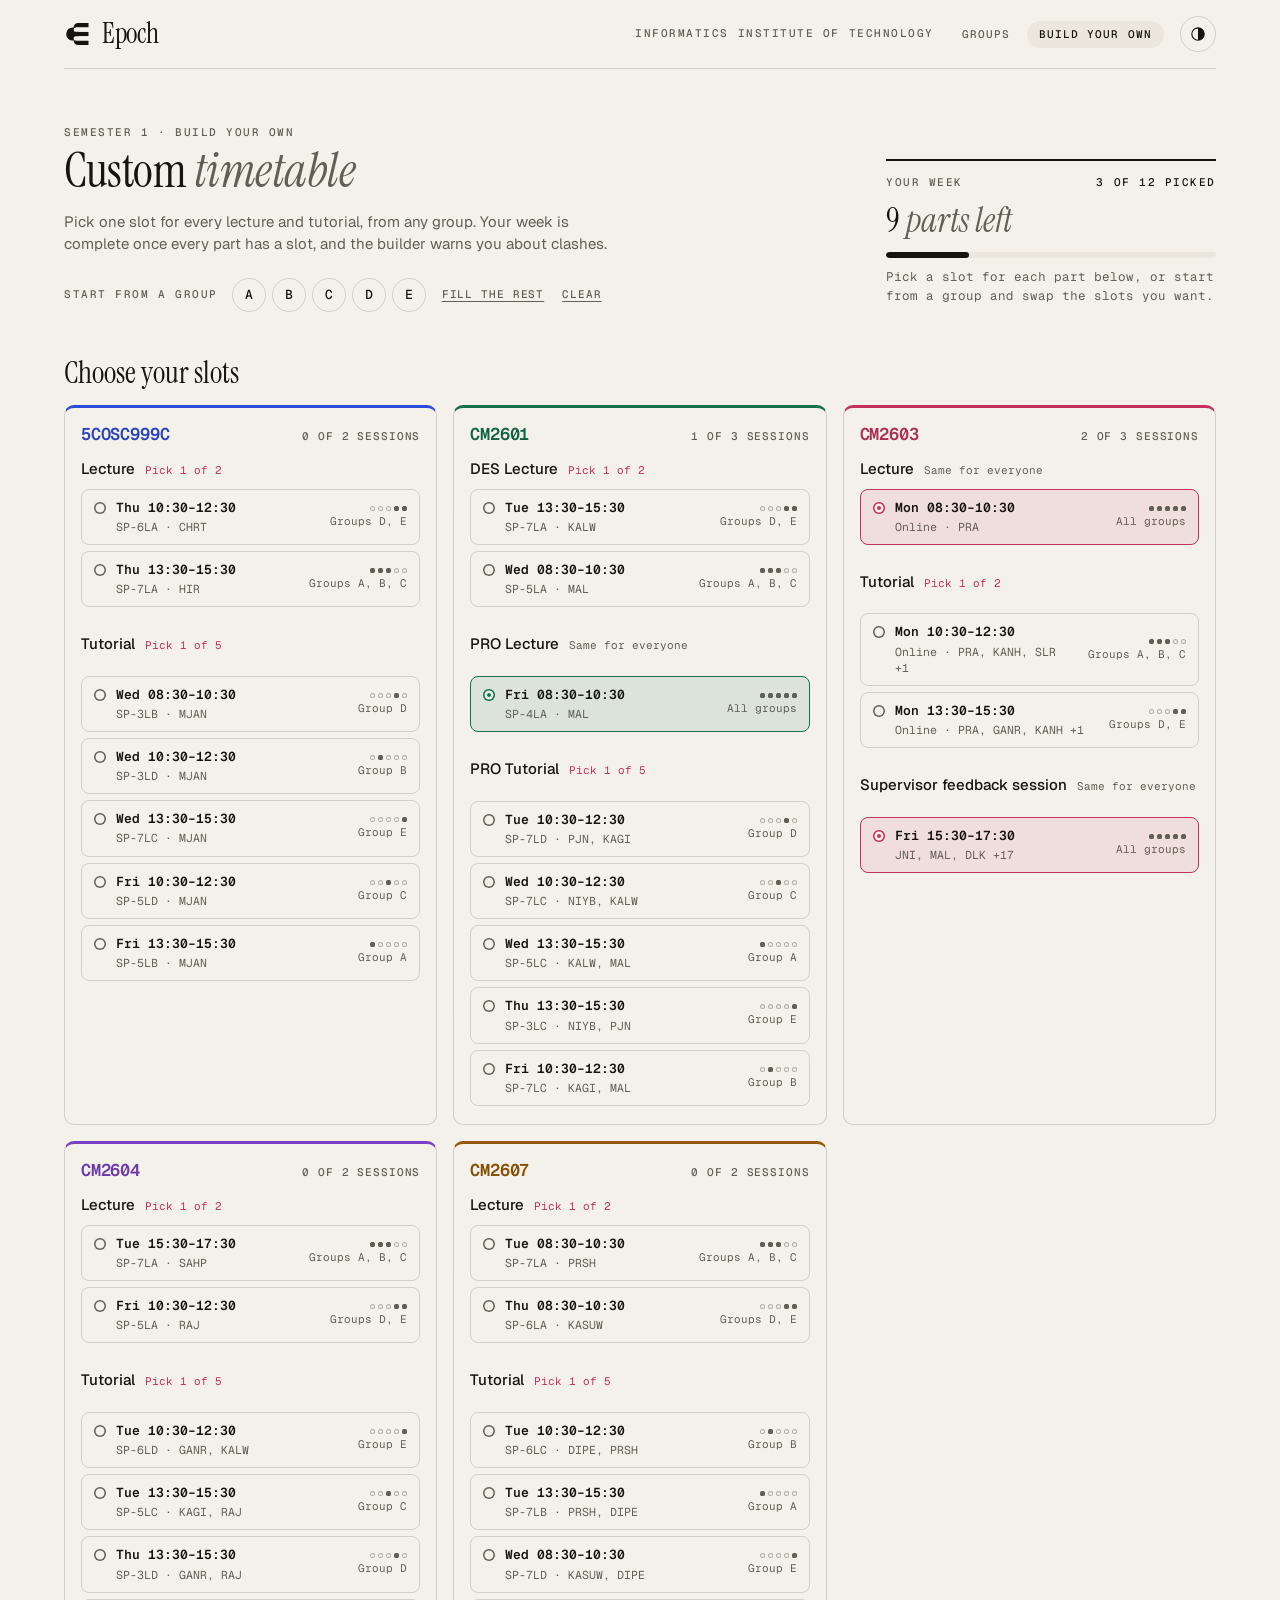
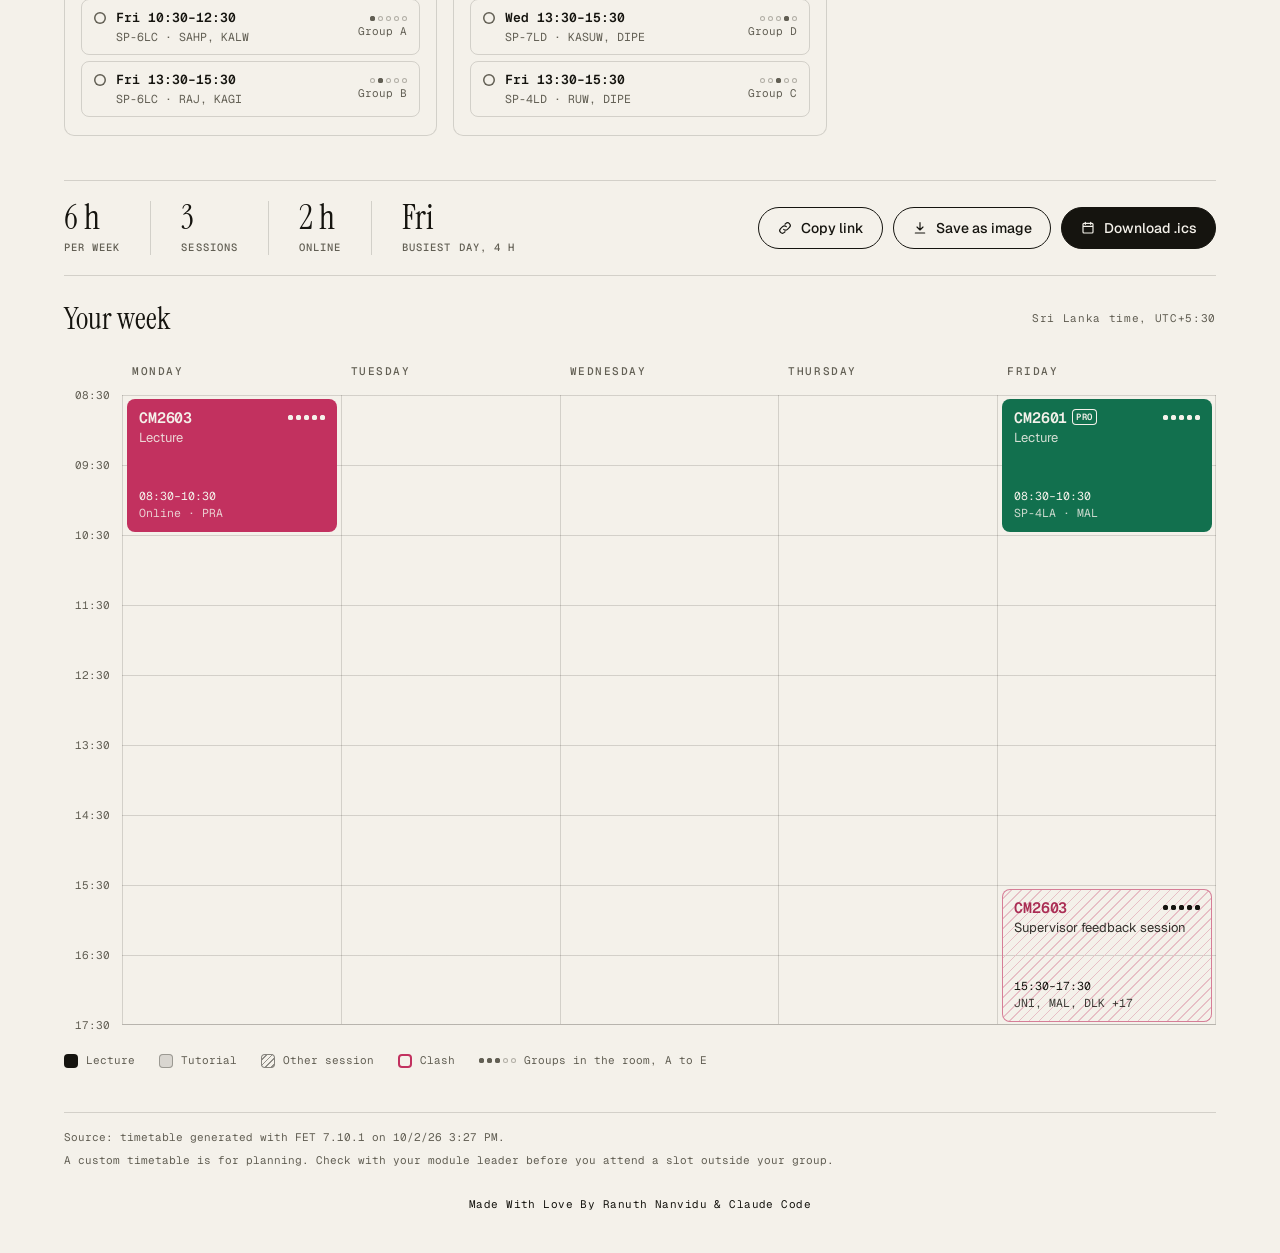
==== site/custom.html @ bbfae1ca "Add a build-your-own timetable page Students pick one slot for every weekly module part, from any gr" ====
<!doctype html>
<html lang="en" data-theme="light">
  <head>
    <meta charset="utf-8" />
    <meta name="viewport" content="width=device-width, initial-scale=1" />
    <title>Epoch &middot; Build your own timetable</title>
    <meta name="description" content="Mix lecture and tutorial slots from any group into one weekly timetable, then save it as an image or add it to your calendar." />
    <meta property="og:title" content="Epoch &middot; Build your own timetable" />
    <meta property="og:site_name" content="Epoch" />
    <meta property="og:description" content="Mix slots from any group into one weekly timetable." />
    <meta name="theme-color" content="#F4F1EA" />
    <link rel="icon" href="favicon.svg" type="image/svg+xml" />
    <link rel="apple-touch-icon" href="apple-touch-icon.png" />
    <link rel="preconnect" href="https://fonts.googleapis.com" />
    <link rel="preconnect" href="https://fonts.gstatic.com" crossorigin />
    <link href="https://fonts.googleapis.com/css2?family=Geist:wght@400;500;600&family=Geist+Mono:wght@400;500;600&family=Instrument+Serif:ital@0;1&display=swap" rel="stylesheet" />
    <link rel="stylesheet" href="styles.css" />
    <script>
      (function () {
        var theme = null;
        try { theme = localStorage.getItem('tt-theme'); } catch (error) {}
        if (!theme) theme = matchMedia('(prefers-color-scheme: dark)').matches ? 'dark' : 'light';
        document.documentElement.dataset.theme = theme;
      })();
    </script>
  </head>
  <body>
    <div class="page">
      <header class="masthead">
        <a class="brand" href="./" aria-label="Epoch, home">
          <svg class="brand-mark" viewBox="0 0 64 64" aria-hidden="true"><circle cx="20" cy="32" r="15" /><path d="M32 7h24v10H22A10 10 0 0 1 32 7zM20 27h36v10H20zM22 47h34v10H32a10 10 0 0 1-10-10zM22 17h5v5h-5zM22 42h5v5h-5z" /><path class="brand-gap" d="M27 17h37v10H27a5 5 0 0 1 0-10zM27 37h37v10H27a5 5 0 0 1 0-10z" /></svg>
          Epoch
        </a>
        <p class="eyebrow masthead-note" id="institution"></p>
        <nav class="site-nav" aria-label="Pages">
          <a href="./">Groups</a>
          <a href="custom.html" aria-current="page">Build your own</a>
        </nav>
        <button class="icon-button" id="theme-toggle" type="button" aria-label="Switch between light and dark theme">
          <svg viewBox="0 0 24 24" width="18" height="18" aria-hidden="true"><circle cx="12" cy="12" r="8.25" fill="none" stroke="currentColor" stroke-width="1.5" /><path d="M12 3.75a8.25 8.25 0 0 1 0 16.5z" fill="currentColor" /></svg>
        </button>
      </header>

      <main>
        <section class="hero">
          <div class="hero-main">
            <p class="eyebrow">Semester 1 &middot; Build your own</p>
            <h1>Custom <em>timetable</em></h1>
            <p class="lede">Pick one slot for every lecture and tutorial, from any group. Your week is complete once every part has a slot, and the builder warns you about clashes.</p>
            <div class="compare builder-start">
              <span class="eyebrow" id="start-label">Start from a group</span>
              <div class="compare-letters" id="start-groups" role="group" aria-labelledby="start-label"></div>
              <button class="compare-clear" id="fill-rest" type="button">Fill the rest</button>
              <button class="compare-clear" id="clear-all" type="button">Clear</button>
            </div>
          </div>
          <aside class="next progress" id="progress" aria-live="polite"></aside>
        </section>

        <section class="builder" aria-labelledby="builder-title">
          <h2 class="section-title" id="builder-title">Choose your slots</h2>
          <div class="module-cards" id="modules"></div>
        </section>

        <section class="brief">
          <dl class="stats" id="stats"></dl>
          <div class="actions">
            <button class="button" id="copy-link" type="button">
              <svg viewBox="0 0 24 24" width="16" height="16" aria-hidden="true"><path d="M10 14a4 4 0 0 0 5.66 0l3-3a4 4 0 0 0-5.66-5.66l-1 1M14 10a4 4 0 0 0-5.66 0l-3 3a4 4 0 0 0 5.66 5.66l1-1" fill="none" stroke="currentColor" stroke-width="1.75" stroke-linecap="round" stroke-linejoin="round" /></svg>
              Copy link
            </button>
            <button class="button" id="download-image" type="button">
              <svg viewBox="0 0 24 24" width="16" height="16" aria-hidden="true"><path d="M12 4v11m0 0-4.5-4.5M12 15l4.5-4.5M5 19.5h14" fill="none" stroke="currentColor" stroke-width="1.75" stroke-linecap="round" stroke-linejoin="round" /></svg>
              Save as image
            </button>
            <button class="button button-solid" id="open-calendar" type="button">
              <svg viewBox="0 0 24 24" width="16" height="16" aria-hidden="true"><path d="M4.5 9.5h15M8 3.5v3m8-3v3M6 5h12a1.5 1.5 0 0 1 1.5 1.5V18a1.5 1.5 0 0 1-1.5 1.5H6A1.5 1.5 0 0 1 4.5 18V6.5A1.5 1.5 0 0 1 6 5z" fill="none" stroke="currentColor" stroke-width="1.75" stroke-linecap="round" stroke-linejoin="round" /></svg>
              Download .ics
            </button>
          </div>
        </section>

        <section class="board" id="board" aria-label="Your custom week">
          <div class="board-head">
            <h2 class="section-title">Your week</h2>
            <p class="note">Sri Lanka time, UTC+5:30</p>
          </div>
          <div class="grid" id="grid"></div>
          <div class="agenda" id="agenda"></div>
          <ul class="legend">
            <li><span class="swatch swatch-lecture"></span>Lecture</li>
            <li><span class="swatch swatch-tutorial"></span>Tutorial</li>
            <li><span class="swatch swatch-session"></span>Other session</li>
            <li><span class="swatch swatch-clash"></span>Clash</li>
            <li><span class="dots" aria-hidden="true"><i class="on"></i><i class="on"></i><i class="on"></i><i></i><i></i></span>Groups in the room, <span id="legend-range"></span></li>
          </ul>
        </section>
      </main>

      <footer class="colophon">
        <p id="source"></p>
        <p>A custom timetable is for planning. Check with your module leader before you attend a slot outside your group.</p>
        <p class="credit">Made With Love By Ranuth Nanvidu &amp; Claude Code</p>
      </footer>
    </div>

    <dialog class="sheet" id="calendar-dialog" aria-labelledby="calendar-title">
      <form method="dialog" id="calendar-form">
        <p class="eyebrow">Calendar</p>
        <h2 id="calendar-title">Add your custom week to your calendar</h2>
        <p class="sheet-copy">Every session repeats weekly, skipping public holidays and Poya days. Works with Google Calendar, Apple Calendar, and Outlook. A downloaded file won't update itself if the timetable changes.</p>
        <div class="fields">
          <label class="field">
            <span>First week starts</span>
            <input type="date" id="calendar-start" required />
          </label>
          <label class="field">
            <span>Repeat for</span>
            <span class="field-suffix"><input type="number" id="calendar-weeks" min="1" max="30" value="12" required /><em>weeks</em></span>
          </label>
          <label class="field">
            <span>Reminder</span>
            <select id="calendar-reminder">
              <option value="0">None</option>
              <option value="10">10 minutes before</option>
              <option value="15" selected>15 minutes before</option>
              <option value="30">30 minutes before</option>
              <option value="60">1 hour before</option>
            </select>
          </label>
        </div>
        <p class="sheet-summary" id="calendar-summary"></p>
        <div class="sheet-actions">
          <button class="button" type="submit" value="cancel" formnovalidate>Cancel</button>
          <button class="button button-solid" type="submit" value="download" id="calendar-download">Download .ics</button>
        </div>
      </form>
    </dialog>

    <div class="toast" id="toast" role="status" aria-live="polite"></div>
    <noscript><p class="noscript">The timetable builder needs JavaScript.</p></noscript>

    <script src="data.js"></script>
    <script src="model.js"></script>
    <script src="ics.js"></script>
    <script src="poster.js"></script>
    <script src="custom.js"></script>
  </body>
</html>
---- site/styles.css ----
:root {
  --paper: #f4f1ea;
  --paper-2: #ebe7dc;
  --ink: #15140f;
  --ink-2: #625f54;
  --line: rgba(21, 20, 15, 0.15);
  --m0: #2b4bd9;
  --m1: #12704e;
  --m2: #c2315f;
  --m3: #7a3fc6;
  --m4: #955800;

  --serif: 'Instrument Serif', 'Iowan Old Style', Georgia, serif;
  --sans: 'Geist', system-ui, -apple-system, 'Segoe UI', sans-serif;
  --mono: 'Geist Mono', ui-monospace, 'SF Mono', Consolas, monospace;
  --ease: cubic-bezier(0.2, 0.8, 0.2, 1);
  color-scheme: light;
}

:root[data-theme='dark'] {
  --paper: #11110e;
  --paper-2: #1c1b17;
  --ink: #f1eee6;
  --ink-2: #a39f93;
  --line: rgba(241, 238, 230, 0.17);
  --m0: #8fa2ff;
  --m1: #56cc98;
  --m2: #ff7fa3;
  --m3: #be96ff;
  --m4: #edb04c;
  color-scheme: dark;
}

*,
*::before,
*::after {
  box-sizing: border-box;
}

body {
  margin: 0;
  background: var(--paper);
  color: var(--ink);
  font: 400 15px/1.5 var(--sans);
  -webkit-font-smoothing: antialiased;
  transition: background-color 0.3s, color 0.3s;
}

p,
h1,
h2,
h3,
dl,
dd,
ul {
  margin: 0;
  padding: 0;
}

button,
input,
select {
  font: inherit;
  color: inherit;
}

[hidden] {
  display: none !important;
}

.page {
  max-width: 1240px;
  margin: 0 auto;
  padding: 0 clamp(16px, 4vw, 44px) 40px;
}

.eyebrow {
  font: 500 11px/1.4 var(--mono);
  letter-spacing: 0.14em;
  text-transform: uppercase;
  color: var(--ink-2);
}

.masthead {
  display: flex;
  align-items: center;
  justify-content: space-between;
  gap: 16px;
  padding: 16px 0;
  border-bottom: 1px solid var(--line);
}

.brand {
  display: inline-flex;
  align-items: center;
  gap: 10px;
  margin-right: auto;
  color: var(--ink);
  font: 400 28px/1 var(--serif);
  letter-spacing: -0.01em;
  text-decoration: none;
}

.brand-mark {
  flex: none;
  width: 28px;
  height: 28px;
  fill: currentColor;
  transition: transform 0.5s var(--ease);
}

.brand:hover .brand-mark {
  transform: rotate(-90deg);
}

.brand-gap {
  fill: var(--paper);
}

.brand:focus-visible {
  outline: 2px solid var(--ink);
  outline-offset: 4px;
  border-radius: 4px;
}

.icon-button {
  display: grid;
  place-items: center;
  width: 36px;
  height: 36px;
  border: 1px solid var(--line);
  border-radius: 50%;
  background: transparent;
  cursor: pointer;
  transition: border-color 0.2s, transform 0.5s var(--ease);
}

.icon-button:hover {
  border-color: var(--ink);
}

:root[data-theme='dark'] #theme-toggle {
  transform: rotate(180deg);
}

.hero {
  display: grid;
  grid-template-columns: minmax(0, 1fr) minmax(260px, 330px);
  align-items: end;
  gap: 32px 48px;
  padding-top: clamp(28px, 5vw, 56px);
}

h1 {
  margin-top: 6px;
  font: 400 clamp(32px, 4.4vw, 48px) / 1.05 var(--serif);
  letter-spacing: -0.01em;
}

h1 em {
  color: var(--ink-2);
}

.picker {
  min-width: 0;
  margin: clamp(26px, 4vw, 44px) 0 0;
  padding: 0;
  border: 0;
}

.picker legend {
  padding: 0;
}

.picker-letters {
  display: flex;
  gap: clamp(12px, 3vw, 44px);
  margin-top: 4px;
}

.picker input {
  position: absolute;
  opacity: 0;
  pointer-events: none;
}

.picker label {
  position: relative;
  padding-bottom: 14px;
  font: 400 clamp(76px, 15vw, 184px) / 0.88 var(--serif);
  color: transparent;
  -webkit-text-stroke: 1.25px color-mix(in srgb, var(--ink) 52%, transparent);
  cursor: pointer;
  user-select: none;
  transition: color 0.35s var(--ease), -webkit-text-stroke-color 0.25s, transform 0.35s var(--ease);
}

.picker label::after {
  content: '';
  position: absolute;
  left: 4%;
  right: 4%;
  bottom: 0;
  height: 3px;
  background: var(--ink);
  transform: scaleX(0);
  transform-origin: left;
  transition: transform 0.45s var(--ease);
}

.picker label:hover {
  -webkit-text-stroke-color: var(--ink);
  transform: translateY(-3px);
}

.picker input:checked + label {
  color: var(--ink);
  -webkit-text-stroke-color: var(--ink);
  transform: none;
}

.picker input:checked + label::after {
  transform: scaleX(1);
}

.picker input:focus-visible + label {
  outline: 2px solid var(--ink);
  outline-offset: 6px;
  border-radius: 6px;
}

.compare {
  display: flex;
  flex-wrap: wrap;
  align-items: center;
  gap: 10px 14px;
  margin-top: 22px;
}

.compare-letters {
  display: flex;
  gap: 6px;
}

.compare-toggle {
  width: 34px;
  height: 34px;
  border: 1px solid var(--line);
  border-radius: 50%;
  background: transparent;
  font: 500 13px/1 var(--mono);
  cursor: pointer;
  transition: border-color 0.2s, background-color 0.2s, color 0.2s, transform 0.2s var(--ease);
}

.compare-toggle:hover {
  border-color: var(--ink);
}

.compare-toggle:active {
  transform: scale(0.94);
}

.compare-toggle[aria-pressed='true'] {
  border-color: var(--ink);
  background: var(--ink);
  color: var(--paper);
}

.compare-clear {
  padding: 4px 2px;
  border: 0;
  background: none;
  font: 500 11px/1 var(--mono);
  letter-spacing: 0.08em;
  text-transform: uppercase;
  text-decoration: underline;
  text-underline-offset: 3px;
  color: var(--ink-2);
  cursor: pointer;
}

.compare-clear:hover {
  color: var(--ink);
}

.compare-toggle:focus-visible,
.compare-clear:focus-visible {
  outline: 2px solid var(--ink);
  outline-offset: 3px;
}

.next {
  padding: 14px 0 6px;
  border-top: 2px solid var(--ink);
}

.next-notice {
  display: inline-block;
  margin-bottom: 12px;
  padding: 5px 9px;
  border-radius: 999px;
  box-shadow: inset 0 0 0 1px currentColor;
  font: 500 11px/1.3 var(--mono);
  color: var(--m2);
}

.next-label {
  display: flex;
  align-items: center;
  gap: 8px;
}

.next-label span:last-child {
  margin-left: auto;
  color: var(--ink);
}

.pulse {
  width: 8px;
  height: 8px;
  border-radius: 50%;
  background: var(--hue);
}

.is-live .pulse {
  animation: pulse 1.6s ease-in-out infinite;
}

.next-title {
  margin-top: 12px;
  font: 400 34px/1.05 var(--serif);
}

.next-title em {
  color: var(--ink-2);
}

.next-meta {
  margin-top: 10px;
  font: 400 12.5px/1.5 var(--mono);
  color: var(--ink-2);
}

.next-join {
  margin-top: 14px;
  height: 36px;
  padding: 0 16px;
  font-size: 13px;
}

.brief {
  display: flex;
  flex-wrap: wrap;
  align-items: center;
  justify-content: space-between;
  gap: 20px 32px;
  margin-top: clamp(28px, 4vw, 44px);
  padding: 20px 0;
  border-top: 1px solid var(--line);
  border-bottom: 1px solid var(--line);
}

.stats {
  display: flex;
  flex-wrap: wrap;
  gap: 14px 0;
}

.stat {
  padding: 0 clamp(16px, 2.4vw, 30px);
  border-left: 1px solid var(--line);
}

.stat:first-child {
  padding-left: 0;
  border-left: 0;
}

.stat dd {
  font: 400 34px/1 var(--serif);
}

.stat dt {
  margin-top: 6px;
  font: 500 10.5px/1.3 var(--mono);
  letter-spacing: 0.1em;
  text-transform: uppercase;
  color: var(--ink-2);
}

.actions {
  display: flex;
  flex-wrap: wrap;
  gap: 10px;
}

.button {
  display: inline-flex;
  align-items: center;
  justify-content: center;
  gap: 8px;
  height: 42px;
  padding: 0 18px;
  border: 1px solid var(--ink);
  border-radius: 999px;
  background: transparent;
  color: inherit;
  font-weight: 500;
  font-size: 14px;
  text-decoration: none;
  cursor: pointer;
  transition: background-color 0.2s, color 0.2s, transform 0.2s var(--ease), opacity 0.2s;
}

.button:hover {
  background: color-mix(in srgb, var(--ink) 8%, transparent);
}

.button:active {
  transform: scale(0.97);
}

.button-solid {
  background: var(--ink);
  color: var(--paper);
}

.button-solid:hover {
  background: color-mix(in srgb, var(--ink) 84%, var(--paper));
}

.button[disabled] {
  opacity: 0.55;
  cursor: progress;
}

.button:focus-visible,
.icon-button:focus-visible,
.chip:focus-visible,
.tile:focus-visible {
  outline: 2px solid var(--ink);
  outline-offset: 3px;
}

.board {
  margin-top: 26px;
}

.week-bar {
  display: flex;
  flex-wrap: wrap;
  align-items: center;
  gap: 12px 24px;
  margin-bottom: 16px;
  padding-bottom: 16px;
  border-bottom: 1px solid var(--line);
}

.week-nav {
  display: flex;
  align-items: center;
  gap: 10px;
}

.week-nav .icon-button[disabled] {
  opacity: 0.35;
  cursor: default;
  border-color: var(--line);
}

.week-label {
  position: relative;
}

.week-label button {
  display: grid;
  gap: 3px;
  min-width: 190px;
  padding: 4px 10px;
  border: 0;
  border-radius: 8px;
  background: transparent;
  text-align: center;
  cursor: pointer;
  transition: background-color 0.2s;
}

.week-label button:hover {
  background: var(--paper-2);
}

.week-label button:focus-visible {
  outline: 2px solid var(--ink);
  outline-offset: 2px;
}

.week-label strong {
  font: 400 22px/1.1 var(--serif);
}

.week-label input {
  position: absolute;
  inset: auto 0 0;
  width: 100%;
  height: 0;
  padding: 0;
  border: 0;
  opacity: 0;
  pointer-events: none;
}

.week-notes {
  display: flex;
  flex-wrap: wrap;
  gap: 8px;
  list-style: none;
}

.week-notes li {
  padding: 6px 11px;
  border-radius: 999px;
  box-shadow: inset 0 0 0 1px var(--line);
  font: 500 11px/1.3 var(--mono);
  letter-spacing: 0.04em;
  color: var(--ink-2);
}

.week-notes li.is-holiday {
  box-shadow: inset 0 0 0 1px currentColor;
  background: color-mix(in srgb, var(--m2) 6%, transparent);
  color: var(--m2);
}

.day-date {
  font-weight: 500;
  color: var(--ink);
}

.agenda-date {
  align-self: center;
  font: 500 11px/1 var(--mono);
  letter-spacing: 0.1em;
  text-transform: uppercase;
  color: var(--ink-2);
}

.board-head {
  display: flex;
  flex-wrap: wrap;
  align-items: center;
  justify-content: space-between;
  gap: 12px 24px;
}

.chips {
  display: flex;
  flex-wrap: wrap;
  gap: 8px;
}

.chip {
  display: inline-flex;
  align-items: center;
  gap: 8px;
  height: 32px;
  padding: 0 12px 0 10px;
  border: 1px solid var(--line);
  border-radius: 999px;
  background: transparent;
  font: 500 12px/1 var(--mono);
  cursor: pointer;
  transition: border-color 0.2s, background-color 0.2s;
}

.chip::before {
  content: '';
  width: 9px;
  height: 9px;
  border-radius: 3px;
  background: var(--hue);
}

.chip span {
  color: var(--ink-2);
}

.chip:hover {
  border-color: var(--ink-2);
}

.chip[aria-pressed='true'] {
  border-color: var(--ink);
  background: var(--paper-2);
}

.note {
  font: 400 11px/1.4 var(--mono);
  letter-spacing: 0.06em;
  color: var(--ink-2);
}

.grid {
  --row: 70px;
  display: grid;
  grid-template-columns: 58px repeat(var(--days), minmax(0, 1fr));
  grid-template-rows: 46px repeat(var(--hours), var(--row));
  margin-top: 14px;
}

.day-head {
  display: flex;
  align-items: center;
  gap: 8px;
  min-width: 0;
  padding-left: 10px;
  font: 500 11px/1 var(--mono);
  letter-spacing: 0.14em;
  text-transform: uppercase;
  color: var(--ink-2);
}

.day-head.is-today {
  color: var(--ink);
}

.day-head.is-today::after {
  content: 'Today';
  padding: 4px 7px;
  border-radius: 999px;
  background: var(--ink);
  color: var(--paper);
  font-size: 9px;
  letter-spacing: 0.1em;
}

.day-head.is-today::after {
  order: 1;
}

.day-head > span {
  flex: none;
}

.holiday-tag {
  order: 2;
  min-width: 0;
  overflow: hidden;
  padding: 4px 7px;
  border-radius: 999px;
  background: transparent;
  box-shadow: inset 0 0 0 1px currentColor;
  color: var(--m2);
  font: 500 9px/1 var(--mono);
  letter-spacing: 0.08em;
  text-overflow: ellipsis;
  text-transform: uppercase;
  white-space: nowrap;
}

.hours {
  position: relative;
  grid-column: 1;
  grid-row: 2 / -1;
}

.hours span {
  position: absolute;
  right: 12px;
  transform: translateY(-50%);
  font: 400 11px/1 var(--mono);
  color: var(--ink-2);
}

.lane {
  grid-row: 2 / -1;
  border-left: 1px solid var(--line);
  border-bottom: 1px solid var(--line);
  background: repeating-linear-gradient(to bottom, var(--line) 0, var(--line) 1px, transparent 1px, transparent var(--row));
}

.lane.is-last {
  border-right: 1px solid var(--line);
}

.lane.is-today {
  background-color: color-mix(in srgb, var(--ink) 3%, transparent);
}

.lane.is-holiday {
  background-color: color-mix(in srgb, var(--m2) 6%, transparent);
}

.free {
  position: relative;
  grid-row: 2 / -1;
  pointer-events: none;
}

.free-slot {
  position: absolute;
  top: calc(var(--top) + 4px);
  left: 5px;
  right: 4px;
  height: calc(var(--height) - 7px);
  display: flex;
  flex-direction: column;
  justify-content: center;
  gap: 2px;
  padding: 6px 10px;
  overflow: hidden;
  border: 1.5px dashed color-mix(in srgb, var(--ink) 38%, transparent);
  border-radius: 8px;
  background: color-mix(in srgb, var(--ink) 4%, transparent);
  color: var(--ink-2);
  font: 400 11px/1.3 var(--mono);
  pointer-events: auto;
  animation: rise 0.5s var(--ease) both;
  animation-delay: calc(var(--i, 0) * 26ms);
}

.free-slot strong {
  color: var(--ink);
  font-weight: 600;
  font-size: 12px;
}

.free-slot span {
  overflow: hidden;
  text-overflow: ellipsis;
  white-space: nowrap;
}

.free-slot.is-short {
  padding-block: 2px;
}

.free-slot.is-short span {
  display: none;
}

.now {
  position: relative;
  grid-row: 2 / -1;
  z-index: 3;
  pointer-events: none;
}

.now::before {
  content: '';
  position: absolute;
  top: var(--at);
  left: 0;
  right: 0;
  border-top: 1.5px solid var(--ink);
}

.now::after {
  content: '';
  position: absolute;
  top: var(--at);
  left: -4px;
  width: 8px;
  height: 8px;
  margin-top: -3.25px;
  border-radius: 50%;
  background: var(--ink);
}

.tile {
  --hue: var(--ink);
  position: relative;
  min-width: 0;
  border-radius: 8px;
  animation: rise 0.5s var(--ease) both;
  animation-delay: calc(var(--i, 0) * 26ms);
  transition: opacity 0.25s, filter 0.25s;
}

.tile.is-lecture {
  background: var(--hue);
  color: var(--paper);
}

.tile.is-tutorial {
  background: color-mix(in srgb, var(--hue) 14%, var(--paper));
  box-shadow: inset 0 0 0 1px color-mix(in srgb, var(--hue) 42%, var(--paper));
}

.tile.is-session {
  background: repeating-linear-gradient(135deg, color-mix(in srgb, var(--hue) 26%, var(--paper)) 0 1px, transparent 1px 7px);
  box-shadow: inset 0 0 0 1px color-mix(in srgb, var(--hue) 60%, var(--paper));
}

.tile.is-tutorial .code,
.tile.is-session .code {
  color: color-mix(in srgb, var(--hue) 86%, var(--ink));
}

.tile.is-dim {
  opacity: 0.22;
  filter: saturate(0.4);
}

.tile.is-off {
  opacity: 0.38;
  filter: grayscale(0.7);
}

.tile.is-off .code {
  text-decoration: line-through;
}

.tile.is-off.is-dim {
  opacity: 0.18;
}

.tile.has-join {
  cursor: pointer;
}

.tile.has-join:hover {
  filter: brightness(1.06) saturate(1.08);
}

.tile.has-join.is-dim:hover {
  filter: saturate(0.4);
}

.join-pill {
  display: inline-flex;
  align-items: center;
  gap: 4px;
  margin-left: 8px;
  padding: 1px 7px 1px 6px;
  border-radius: 999px;
  box-shadow: inset 0 0 0 1px currentColor;
  font: 500 10px/1.5 var(--mono);
  letter-spacing: 0.06em;
  text-transform: uppercase;
  vertical-align: 1px;
}

.join-pill::before {
  content: '';
  width: 5px;
  height: 5px;
  border-radius: 50%;
  background: currentColor;
}

.code {
  font: 600 15px/1.2 var(--mono);
  letter-spacing: -0.01em;
  white-space: nowrap;
}

.code sup {
  margin-left: 5px;
  padding: 2px 4px;
  border-radius: 4px;
  box-shadow: inset 0 0 0 1px currentColor;
  font-size: 9px;
  letter-spacing: 0.06em;
  vertical-align: 3px;
}

.dots {
  display: inline-flex;
  flex: none;
  gap: 3px;
}

.dots i {
  width: 5px;
  height: 5px;
  border-radius: 50%;
  box-shadow: inset 0 0 0 1px currentColor;
  opacity: 0.45;
}

.dots i.on {
  background: currentColor;
  opacity: 1;
}

.block {
  display: flex;
  flex-direction: column;
  z-index: 1;
  margin: 4px 4px 3px 5px;
  padding: 10px 12px 10px;
  overflow: hidden;
}

.block-top {
  display: flex;
  align-items: center;
  justify-content: space-between;
  gap: 8px;
}

.block-kind {
  margin-top: 3px;
  font-size: 13px;
  line-height: 1.25;
  opacity: 0.86;
}

.block-meta {
  display: grid;
  gap: 1px;
  margin-top: auto;
  font: 400 11.5px/1.45 var(--mono);
}

.block-meta span {
  overflow: hidden;
  text-overflow: ellipsis;
  white-space: nowrap;
}

.block-meta span:last-child {
  opacity: 0.82;
}

.block[data-span='1'] .block-kind {
  display: none;
}

.agenda {
  display: none;
  margin-top: 14px;
}

.agenda-day {
  padding: 18px 0 20px;
  border-top: 1px solid var(--line);
}

.agenda-day h3 {
  display: flex;
  align-items: baseline;
  gap: 10px;
  font: 400 28px/1 var(--serif);
}

.agenda-day h3 small {
  margin-left: auto;
  font: 500 11px/1 var(--mono);
  letter-spacing: 0.1em;
  text-transform: uppercase;
  color: var(--ink-2);
}

.agenda-day h3 mark {
  align-self: center;
  padding: 4px 7px;
  border-radius: 999px;
  background: var(--ink);
  color: var(--paper);
  font: 500 9px/1 var(--mono);
  letter-spacing: 0.1em;
  text-transform: uppercase;
}

.agenda-day h3 .holiday-tag {
  background: transparent;
  color: var(--m2);
}

.free-row {
  border: 1.5px dashed color-mix(in srgb, var(--ink) 38%, transparent);
  border-radius: 8px;
  color: var(--ink-2);
  animation: rise 0.5s var(--ease) both;
  animation-delay: calc(var(--i, 0) * 26ms);
}

.free-row .code,
.free-row .row-time {
  color: var(--ink);
}

.agenda-empty {
  margin-top: 10px;
  font: 400 12px/1.4 var(--mono);
  color: var(--ink-2);
}

.row {
  display: grid;
  grid-template-columns: 54px minmax(0, 1fr) auto;
  gap: 14px;
  margin-top: 8px;
  padding: 13px 14px;
}

.row-time {
  display: grid;
  align-content: start;
  gap: 2px;
  font: 600 13.5px/1.2 var(--mono);
}

.row-time span {
  font-weight: 400;
  font-size: 12px;
  opacity: 0.72;
}

.row-kind {
  margin-top: 2px;
  font-size: 13.5px;
  opacity: 0.88;
}

.row-meta {
  margin-top: 8px;
  font: 400 11.5px/1.5 var(--mono);
  opacity: 0.88;
}

.legend {
  display: flex;
  flex-wrap: wrap;
  gap: 10px 24px;
  margin-top: 28px;
  list-style: none;
  font: 400 11px/1.4 var(--mono);
  color: var(--ink-2);
}

.legend li {
  display: inline-flex;
  align-items: center;
  gap: 8px;
}

.swatch {
  width: 14px;
  height: 14px;
  border-radius: 4px;
}

.swatch-lecture {
  background: var(--ink);
}

.swatch-tutorial {
  background: color-mix(in srgb, var(--ink) 12%, var(--paper));
  box-shadow: inset 0 0 0 1px color-mix(in srgb, var(--ink) 40%, var(--paper));
}

.swatch-session {
  background: repeating-linear-gradient(135deg, color-mix(in srgb, var(--ink) 45%, var(--paper)) 0 1px, transparent 1px 4px);
  box-shadow: inset 0 0 0 1px color-mix(in srgb, var(--ink) 50%, var(--paper));
}

.swatch-free {
  border: 1.5px dashed color-mix(in srgb, var(--ink) 50%, transparent);
}

.colophon {
  display: flex;
  flex-wrap: wrap;
  justify-content: space-between;
  gap: 6px 24px;
  margin-top: 44px;
  padding-top: 16px;
  border-top: 1px solid var(--line);
  font: 400 11px/1.5 var(--mono);
  color: var(--ink-2);
}

.credit {
  flex-basis: 100%;
  margin-top: 22px;
  text-align: center;
  letter-spacing: 0.04em;
  color: var(--ink);
}

.sheet {
  width: min(460px, calc(100vw - 28px));
  padding: 28px;
  border: 1px solid var(--line);
  border-radius: 18px;
  background: var(--paper);
  color: var(--ink);
  box-shadow: 0 30px 80px rgba(0, 0, 0, 0.28);
}

.sheet[open] {
  animation: rise 0.35s var(--ease);
}

.sheet::backdrop {
  background: rgba(12, 12, 9, 0.5);
  backdrop-filter: blur(4px);
}

.sheet h2 {
  margin-top: 8px;
  font: 400 32px/1.08 var(--serif);
}

.sheet-copy {
  margin-top: 10px;
  color: var(--ink-2);
  font-size: 14px;
}

.segmented {
  position: relative;
  display: grid;
  grid-template-columns: 1fr 1fr;
  gap: 4px;
  margin-top: 18px;
  padding: 4px;
  border: 1px solid var(--line);
  border-radius: 999px;
}

.segmented input {
  position: absolute;
  opacity: 0;
  pointer-events: none;
}

.segmented label {
  display: grid;
  place-items: center;
  height: 34px;
  border-radius: 999px;
  font: 500 12px/1 var(--mono);
  letter-spacing: 0.04em;
  color: var(--ink-2);
  cursor: pointer;
  transition: background-color 0.2s, color 0.2s;
}

.segmented input:checked + label {
  background: var(--ink);
  color: var(--paper);
}

.segmented input:focus-visible + label {
  outline: 2px solid var(--ink);
  outline-offset: 2px;
}

.subscribe-links {
  display: grid;
  gap: 10px;
  margin-top: 22px;
}

.feed-url {
  min-height: 0;
  overflow-wrap: anywhere;
  user-select: all;
}

.join-list {
  display: grid;
  gap: 12px;
  margin-top: 22px;
}

.join-option {
  display: grid;
  grid-template-columns: minmax(0, 1fr) auto;
  gap: 8px 10px;
}

.join-option + .join-option {
  padding-top: 12px;
  border-top: 1px solid var(--line);
}

.join-label {
  grid-column: 1 / -1;
  font: 500 12px/1.3 var(--mono);
  letter-spacing: 0.04em;
}

.fields {
  display: grid;
  grid-template-columns: 1fr 1fr;
  gap: 14px;
  margin-top: 22px;
}

.field {
  display: grid;
  gap: 6px;
  min-width: 0;
}

.field:first-child {
  grid-column: 1 / -1;
}

.field > span:first-child {
  font: 500 10.5px/1.3 var(--mono);
  letter-spacing: 0.1em;
  text-transform: uppercase;
  color: var(--ink-2);
}

.field input,
.field select {
  width: 100%;
  height: 44px;
  padding: 0 12px;
  border: 1px solid var(--line);
  border-radius: 10px;
  background: var(--paper-2);
  font: 500 14px/1 var(--mono);
}

.field input:focus-visible,
.field select:focus-visible {
  outline: 2px solid var(--ink);
  outline-offset: 1px;
}

.field-suffix {
  position: relative;
  display: block;
}

.field-suffix em {
  position: absolute;
  right: 12px;
  top: 50%;
  transform: translateY(-50%);
  font: 400 12px/1 var(--mono);
  color: var(--ink-2);
  pointer-events: none;
}

.field-suffix input {
  padding-right: 64px;
}

.sheet-summary {
  min-height: 3em;
  margin-top: 18px;
  padding: 12px 14px;
  border-left: 2px solid var(--ink);
  background: var(--paper-2);
  font: 400 12px/1.5 var(--mono);
}

.sheet-actions {
  display: flex;
  justify-content: flex-end;
  gap: 10px;
  margin-top: 22px;
}

.toast {
  position: fixed;
  left: 50%;
  bottom: 24px;
  z-index: 10;
  padding: 11px 18px;
  border-radius: 999px;
  background: var(--ink);
  color: var(--paper);
  font: 500 12.5px/1.3 var(--mono);
  opacity: 0;
  transform: translate(-50%, 12px);
  transition: opacity 0.3s, transform 0.3s var(--ease);
  pointer-events: none;
}

.toast.is-visible {
  opacity: 1;
  transform: translate(-50%, 0);
}

.noscript {
  padding: 24px;
  text-align: center;
}

@keyframes rise {
  from {
    opacity: 0;
    transform: translateY(10px);
  }
}

@keyframes pulse {
  50% {
    box-shadow: 0 0 0 6px color-mix(in srgb, var(--hue) 22%, transparent);
  }
}

.site-nav {
  display: flex;
  gap: 4px;
}

.site-nav a {
  padding: 8px 12px;
  border-radius: 999px;
  color: var(--ink-2);
  font: 500 11px/1 var(--mono);
  letter-spacing: 0.1em;
  text-decoration: none;
  text-transform: uppercase;
  white-space: nowrap;
  transition: color 0.2s, background-color 0.2s;
}

.site-nav a:hover {
  color: var(--ink);
}

.site-nav a[aria-current='page'] {
  background: var(--paper-2);
  color: var(--ink);
}

.site-nav a:focus-visible {
  outline: 2px solid var(--ink);
  outline-offset: 2px;
}

.lede {
  max-width: 56ch;
  margin-top: 14px;
  color: var(--ink-2);
}

.section-title {
  font: 400 30px/1.1 var(--serif);
}

.builder {
  margin-top: clamp(28px, 4vw, 44px);
}

.progress.has-clash {
  border-top-color: var(--m2);
}

.progress.has-clash .next-meta {
  color: var(--m2);
}

.meter {
  height: 6px;
  margin-top: 14px;
  overflow: hidden;
  border-radius: 999px;
  background: var(--paper-2);
}

.meter span {
  display: block;
  height: 100%;
  border-radius: inherit;
  background: var(--ink);
  transition: width 0.4s var(--ease);
}

.module-cards {
  display: grid;
  grid-template-columns: repeat(auto-fill, minmax(min(100%, 360px), 1fr));
  gap: 16px;
  margin-top: 16px;
}

.module-card {
  min-width: 0;
  padding: 16px 16px 6px;
  border: 1px solid var(--line);
  border-top: 3px solid var(--hue);
  border-radius: 10px;
}

.module-head {
  display: flex;
  align-items: baseline;
  justify-content: space-between;
  gap: 12px;
}

.module-head .code {
  color: color-mix(in srgb, var(--hue) 86%, var(--ink));
  font-size: 17px;
}

.module-count {
  font: 500 11px/1 var(--mono);
  letter-spacing: 0.08em;
  text-transform: uppercase;
  color: var(--ink-2);
}

.module-card.is-done .module-count {
  color: var(--ink);
}

.module-card.is-done .module-count::before {
  content: '✓ ';
}

.part {
  min-width: 0;
  margin: 14px 0 0;
  padding: 0 0 12px;
  border: 0;
}

.part + .part {
  padding-top: 12px;
  border-top: 1px solid var(--line);
}

.part legend {
  display: flex;
  align-items: baseline;
  gap: 10px;
  width: 100%;
  padding: 0;
  font-weight: 500;
}

.part legend small {
  font: 400 11px/1 var(--mono);
  color: var(--ink-2);
}

.part:not(.is-done) legend small {
  color: var(--m2);
}

.slots {
  display: grid;
  gap: 6px;
  margin-top: 8px;
}

.slot-input {
  position: absolute;
  opacity: 0;
  pointer-events: none;
}

.slot {
  display: grid;
  grid-template-columns: minmax(0, 1fr) auto;
  gap: 2px 12px;
  padding: 9px 12px 9px 34px;
  position: relative;
  border: 1px solid var(--line);
  border-radius: 8px;
  cursor: pointer;
  transition: border-color 0.2s, background-color 0.2s;
}

.slot::before {
  content: '';
  position: absolute;
  left: 12px;
  top: 12px;
  width: 12px;
  height: 12px;
  border-radius: 50%;
  box-shadow: inset 0 0 0 1.5px var(--ink-2);
}

.slot-input[type='checkbox'] + .slot::before {
  border-radius: 3px;
}

.slot:hover {
  border-color: var(--ink-2);
}

.slot-input:checked + .slot {
  border-color: var(--hue);
  background: color-mix(in srgb, var(--hue) 10%, transparent);
}

.slot-input:checked + .slot::before {
  background: var(--hue);
  box-shadow: inset 0 0 0 1.5px var(--hue), inset 0 0 0 4px var(--paper);
}

.slot-input:disabled + .slot {
  cursor: default;
}

.slot-input:disabled:not(:checked) + .slot {
  opacity: 0.5;
}

.slot-input:focus-visible + .slot {
  outline: 2px solid var(--ink);
  outline-offset: 2px;
}

.slot-time {
  font: 600 13px/1.4 var(--mono);
  white-space: nowrap;
}

.slot-meta {
  grid-column: 1;
  font: 400 11.5px/1.4 var(--mono);
  color: var(--ink-2);
}

.slot-groups {
  grid-column: 2;
  grid-row: 1 / span 2;
  display: flex;
  flex-direction: column;
  align-items: flex-end;
  justify-content: center;
  gap: 4px;
  font: 400 11px/1.2 var(--mono);
  color: var(--ink-2);
  text-align: right;
}

.slot-clash {
  grid-column: 1 / -1;
  margin-top: 4px;
  font: 500 11px/1.4 var(--mono);
  color: var(--m2);
}

.slot.has-clash {
  border-style: dashed;
  border-color: color-mix(in srgb, var(--m2) 60%, transparent);
}

.slot-input:checked + .slot.has-clash {
  border-style: solid;
  border-color: var(--m2);
}

.block.is-clash {
  justify-self: start;
  width: calc((100% - 9px) / var(--lanes));
  margin-left: calc(5px + (100% - 9px) * var(--lane) / var(--lanes));
  margin-right: 0;
  outline: 2px solid var(--m2);
  outline-offset: 1px;
}

.row.is-clash {
  outline: 2px solid var(--m2);
  outline-offset: 1px;
}

.swatch-clash {
  box-shadow: inset 0 0 0 2px var(--m2);
}

@media (max-width: 900px) {
  .hero {
    grid-template-columns: minmax(0, 1fr);
  }

  .picker-letters {
    justify-content: space-between;
  }

  .grid {
    display: none;
  }

  .agenda {
    display: block;
  }

  .actions {
    width: 100%;
  }

  .actions .button {
    flex: 1 1 160px;
  }
}

@media (max-width: 640px) {
  .masthead-note {
    display: none;
  }

  .site-nav a {
    padding: 8px;
  }
}

@media (max-width: 480px) {
  .masthead {
    gap: 8px;
  }

  .site-nav a {
    padding: 8px 6px;
    letter-spacing: 0.04em;
  }

  .week-nav {
    flex-wrap: wrap;
    width: 100%;
  }

  .week-label {
    flex: 1;
    min-width: 0;
  }

  .week-label button {
    width: 100%;
    min-width: 0;
  }

  .week-label strong {
    font-size: 19px;
  }

  .stat {
    flex: 1 1 50%;
    padding: 0 0 0 16px;
  }

  .stat:nth-child(odd) {
    padding-left: 0;
    border-left: 0;
  }

  .fields {
    grid-template-columns: 1fr;
  }
}

@media (prefers-reduced-motion: reduce) {
  *,
  *::before,
  *::after {
    animation: none !important;
    transition: none !important;
  }
}
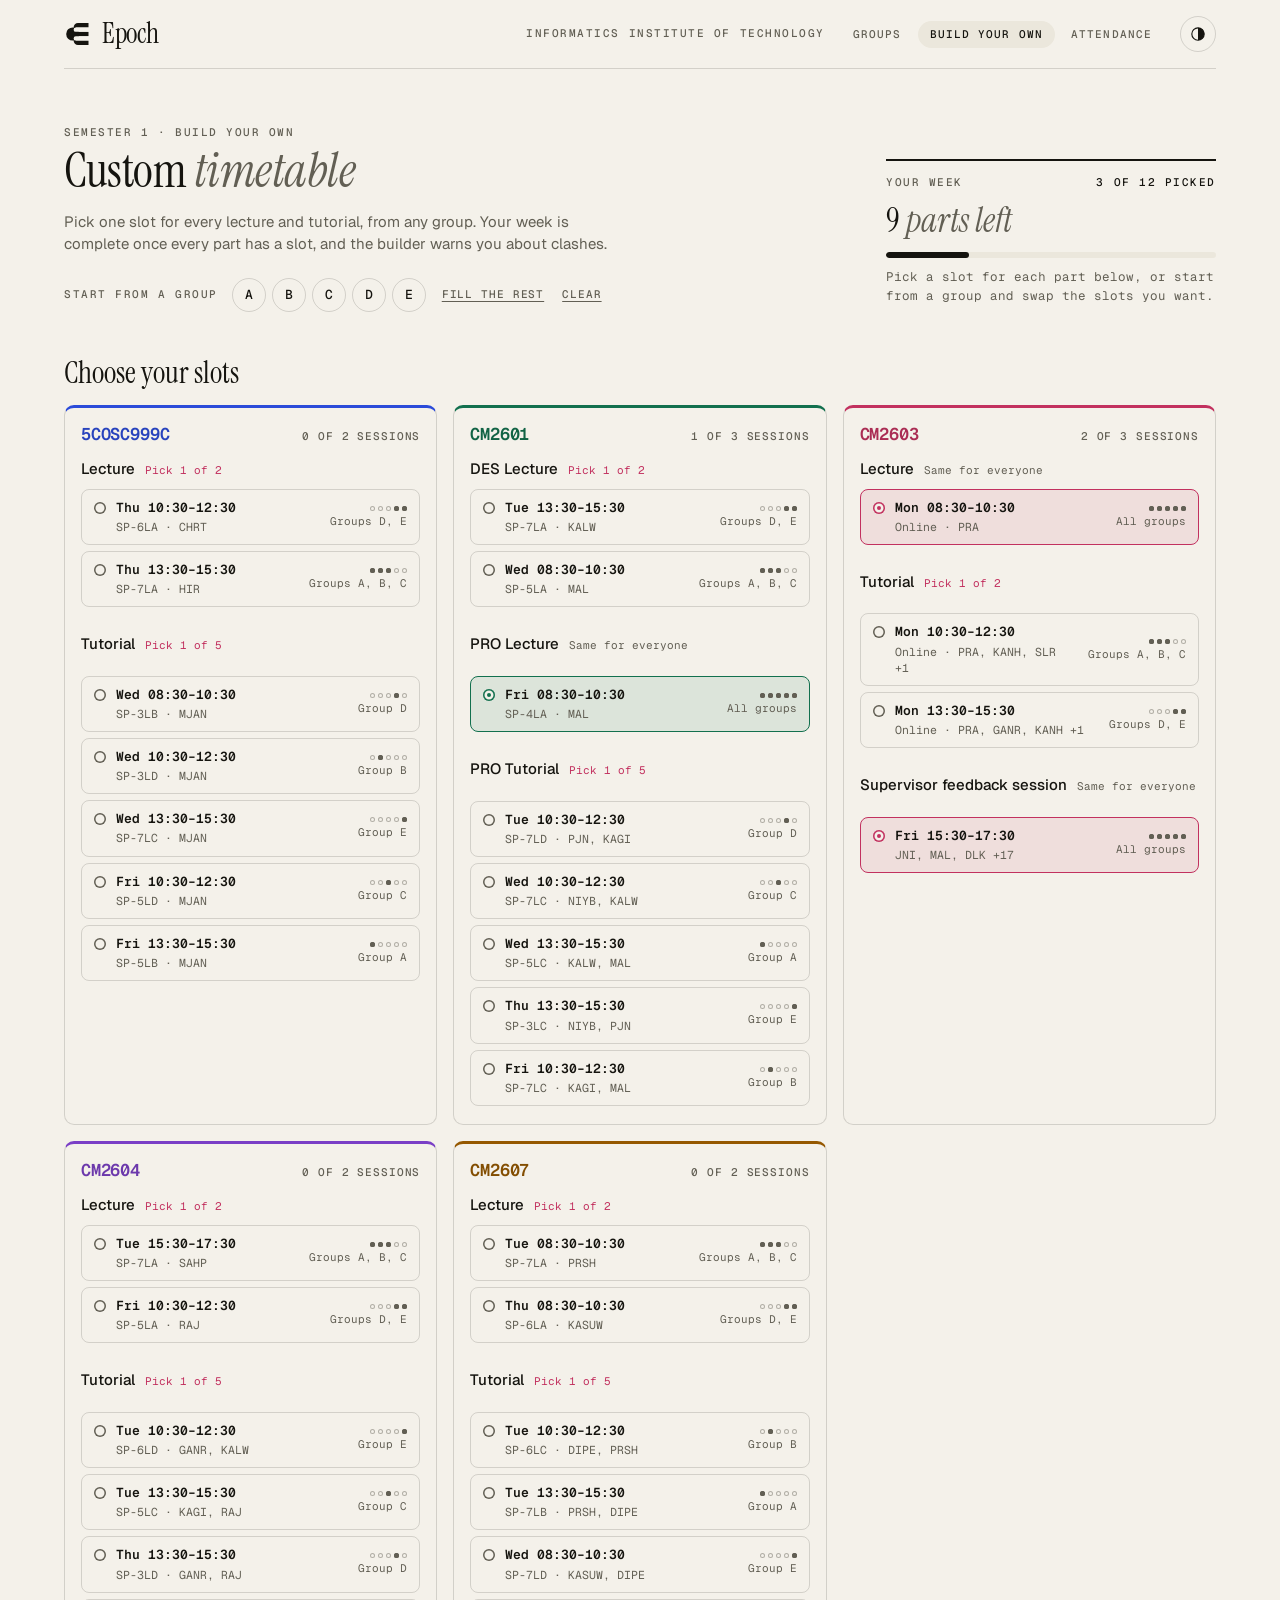
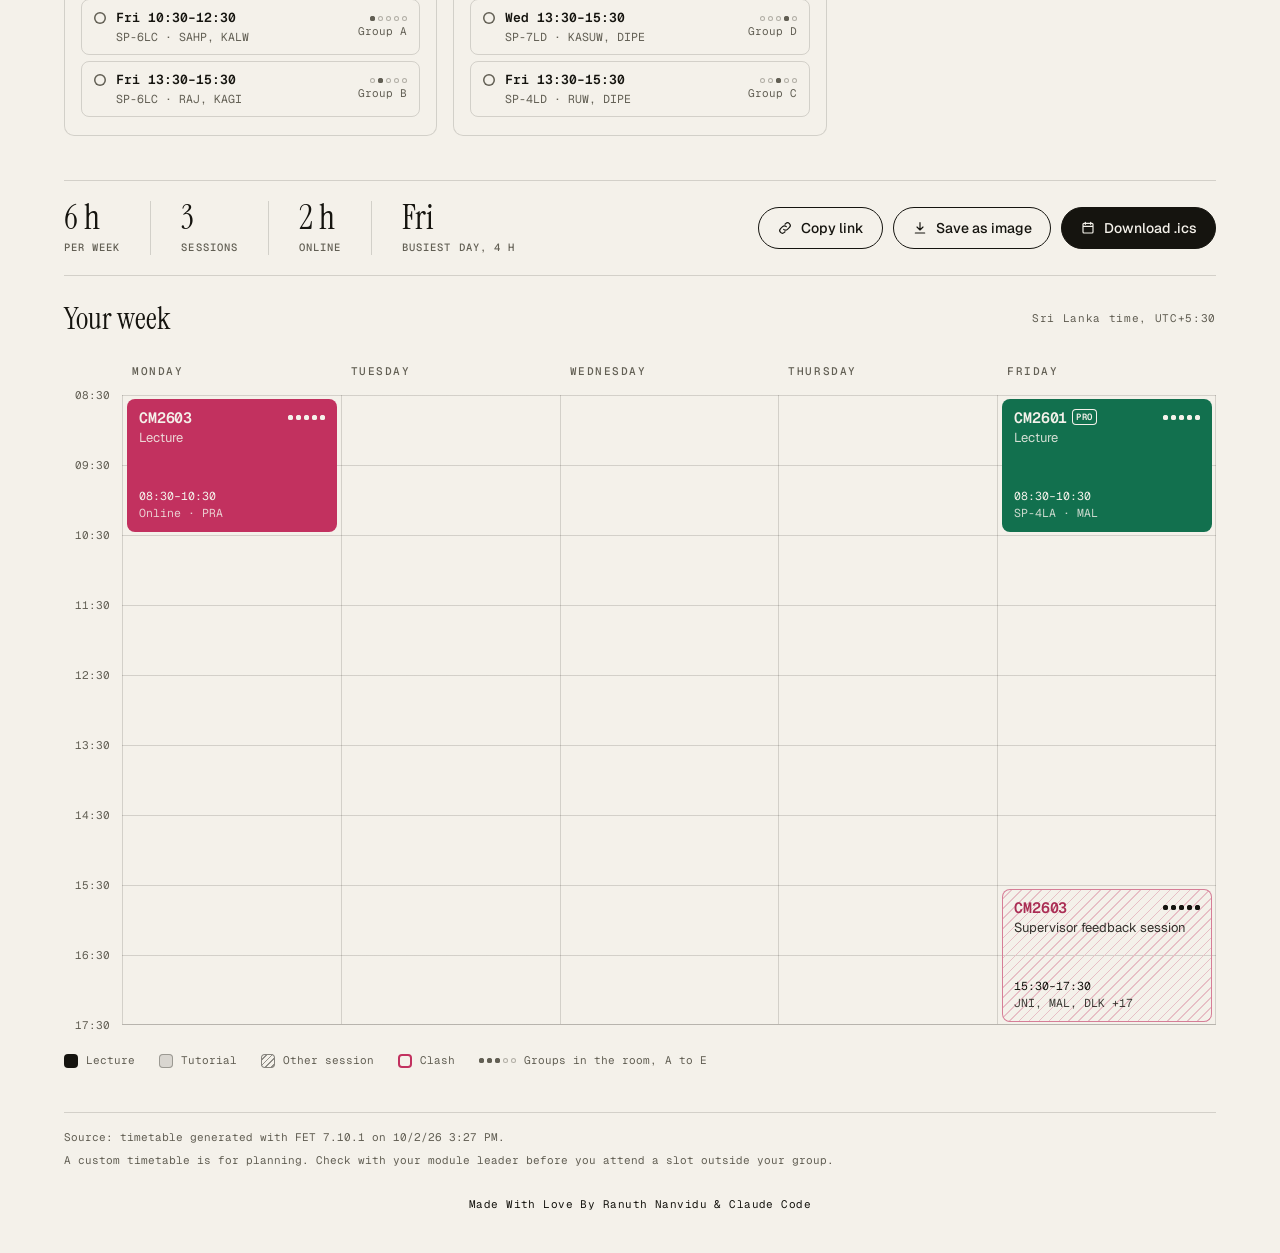
==== commit 69f96741: "Add an attendance tracker page Students mark each class as attended, missed or cancelled once it has" ====
--- a/site/custom.html
+++ b/site/custom.html
@@ -35,6 +35,7 @@
         <nav class="site-nav" aria-label="Pages">
           <a href="./">Groups</a>
           <a href="custom.html" aria-current="page">Build your own</a>
+          <a href="attendance.html">Attendance</a>
         </nav>
         <button class="icon-button" id="theme-toggle" type="button" aria-label="Switch between light and dark theme">
           <svg viewBox="0 0 24 24" width="18" height="18" aria-hidden="true"><circle cx="12" cy="12" r="8.25" fill="none" stroke="currentColor" stroke-width="1.5" /><path d="M12 3.75a8.25 8.25 0 0 1 0 16.5z" fill="currentColor" /></svg>
--- a/site/styles.css
+++ b/site/styles.css
@@ -1654,3 +1654,283 @@
     transition: none !important;
   }
 }
+
+/* Attendance tracker */
+
+.compare-toggle.is-wide {
+  width: auto;
+  padding: 0 12px;
+  border-radius: 999px;
+}
+
+.att-section {
+  margin-top: clamp(28px, 4vw, 44px);
+}
+
+.att-head {
+  display: flex;
+  flex-wrap: wrap;
+  align-items: baseline;
+  justify-content: space-between;
+  gap: 6px 20px;
+  margin-bottom: 6px;
+}
+
+.att-day,
+.att-week {
+  padding: 16px 0;
+  border-top: 1px solid var(--line);
+}
+
+.att-day h3 {
+  display: flex;
+  flex-wrap: wrap;
+  align-items: baseline;
+  gap: 8px 10px;
+  font: 400 24px/1.1 var(--serif);
+}
+
+.att-day h3 mark {
+  align-self: center;
+  padding: 4px 7px;
+  border-radius: 999px;
+  background: var(--ink);
+  color: var(--paper);
+  font: 500 9px/1 var(--mono);
+  letter-spacing: 0.1em;
+  text-transform: uppercase;
+}
+
+.att-day h3 .compare-clear {
+  margin-left: auto;
+}
+
+.att-list {
+  display: grid;
+  gap: 8px;
+  margin-top: 12px;
+  list-style: none;
+}
+
+.att-row {
+  display: grid;
+  grid-template-columns: 64px minmax(0, 1fr) auto;
+  align-items: center;
+  gap: 10px 16px;
+  padding: 10px 12px;
+  border: 1px solid var(--line);
+  border-left: 3px solid var(--hue);
+  border-radius: 8px;
+  animation: rise 0.4s var(--ease) both;
+}
+
+.att-row.is-m {
+  border-left-color: var(--m2);
+}
+
+.att-row.is-c .code,
+.att-row.is-c .att-kind {
+  text-decoration: line-through;
+  color: var(--ink-2);
+}
+
+.att-time {
+  font: 500 13px/1.3 var(--mono);
+}
+
+.att-time span {
+  display: block;
+  color: var(--ink-2);
+}
+
+.att-what .code {
+  color: color-mix(in srgb, var(--hue) 86%, var(--ink));
+}
+
+.att-kind {
+  font: 400 13px/1.2 var(--sans);
+  color: var(--ink-2);
+}
+
+.att-meta {
+  margin-top: 3px;
+  font: 400 12px/1.4 var(--mono);
+  color: var(--ink-2);
+}
+
+.mark-buttons {
+  display: flex;
+  gap: 4px;
+  padding: 3px;
+  border: 1px solid var(--line);
+  border-radius: 999px;
+}
+
+.mark {
+  min-height: 34px;
+  padding: 0 12px;
+  border: 0;
+  border-radius: 999px;
+  background: transparent;
+  font: 500 11.5px/1 var(--mono);
+  letter-spacing: 0.04em;
+  color: var(--ink-2);
+  cursor: pointer;
+  transition: background-color 0.2s, color 0.2s;
+}
+
+.mark:hover {
+  color: var(--ink);
+  background: color-mix(in srgb, var(--ink) 8%, transparent);
+}
+
+.mark:focus-visible {
+  outline: 2px solid var(--ink);
+  outline-offset: 2px;
+}
+
+.mark-a[aria-pressed='true'] {
+  background: var(--m1);
+  color: var(--paper);
+}
+
+.mark-m[aria-pressed='true'] {
+  background: var(--m2);
+  color: var(--paper);
+}
+
+.mark-c[aria-pressed='true'] {
+  background: var(--ink-2);
+  color: var(--paper);
+}
+
+.att-empty {
+  padding: 18px 0;
+  border-top: 1px solid var(--line);
+  font: 400 12.5px/1.5 var(--mono);
+  color: var(--ink-2);
+}
+
+.att-card {
+  padding-bottom: 14px;
+}
+
+.att-pct {
+  font: 400 30px/1 var(--serif);
+}
+
+.att-card.is-close .att-pct,
+.att-card.is-close .att-verdict {
+  color: var(--m4);
+}
+
+.att-card.is-below .att-pct,
+.att-card.is-below .att-verdict {
+  color: var(--m2);
+}
+
+.att-meter {
+  position: relative;
+  height: 8px;
+  margin-top: 14px;
+  border-radius: 999px;
+  background: var(--paper-2);
+}
+
+.att-meter span {
+  display: block;
+  height: 100%;
+  border-radius: inherit;
+  background: var(--hue);
+  transition: width 0.4s var(--ease);
+}
+
+.att-meter i {
+  position: absolute;
+  top: -4px;
+  bottom: -4px;
+  left: var(--target);
+  width: 2px;
+  background: var(--ink);
+}
+
+.att-verdict {
+  margin-top: 12px;
+  font-weight: 500;
+}
+
+.att-week summary {
+  display: flex;
+  flex-wrap: wrap;
+  align-items: baseline;
+  gap: 6px 12px;
+  font: 400 24px/1.1 var(--serif);
+  cursor: pointer;
+}
+
+.att-week summary small {
+  margin-left: auto;
+  font: 500 11px/1 var(--mono);
+  letter-spacing: 0.08em;
+  text-transform: uppercase;
+  color: var(--ink-2);
+}
+
+.att-week summary:focus-visible {
+  outline: 2px solid var(--ink);
+  outline-offset: 3px;
+}
+
+.att-date {
+  margin-top: 16px;
+}
+
+.att-date + .att-list {
+  margin-top: 8px;
+}
+
+.att-backup {
+  display: flex;
+  flex-wrap: wrap;
+  gap: 8px;
+  margin-top: 18px;
+}
+
+.att-backup .button {
+  height: 38px;
+  padding: 0 14px;
+  font-size: 13px;
+}
+
+.att-reset[data-armed='true'] {
+  border-color: var(--m2);
+  background: var(--m2);
+  color: var(--paper);
+}
+
+@media (max-width: 640px) {
+  .att-row {
+    grid-template-columns: 52px minmax(0, 1fr);
+  }
+
+  .mark-buttons {
+    grid-column: 1 / -1;
+  }
+
+  .mark {
+    flex: 1;
+    min-height: 44px;
+  }
+}
+
+@media (max-width: 560px) {
+  .masthead {
+    flex-wrap: wrap;
+  }
+
+  .site-nav {
+    order: 3;
+    width: 100%;
+    justify-content: space-between;
+  }
+}
